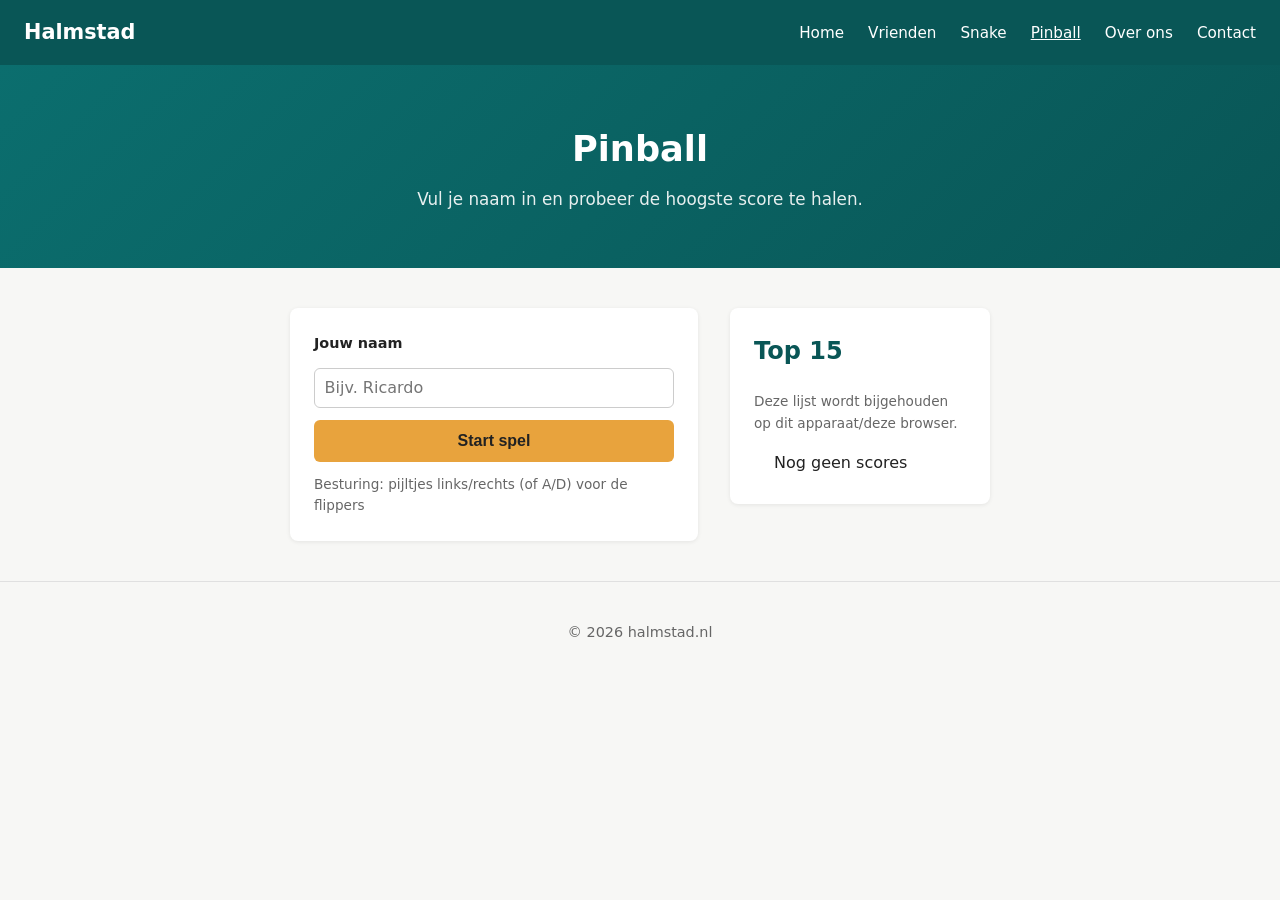
==== Pinball/index.html @ 6f86f5f2 "Snake en Pinball toegevoegd met naam-invoer en top 15 scorebord" ====
<!DOCTYPE html>
<html lang="nl">
<head>
  <meta charset="UTF-8">
  <meta name="viewport" content="width=device-width, initial-scale=1.0">
  <title>Pinball - Halmstad</title>
  <link rel="stylesheet" href="../style.css">
  <link rel="stylesheet" href="style.css">
</head>
<body>
  <nav>
    <a class="logo" href="../index.html">Halmstad</a>
    <ul>
      <li><a href="../index.html">Home</a></li>
      <li><a href="../vrienden.html">Vrienden</a></li>
      <li><a href="../Snake/index.html">Snake</a></li>
      <li><a class="actief" href="../Pinball/index.html">Pinball</a></li>
      <li><a href="../over.html">Over ons</a></li>
      <li><a href="../contact.html">Contact</a></li>
    </ul>
  </nav>

  <header class="hero">
    <h1>Pinball</h1>
    <p>Vul je naam in en probeer de hoogste score te halen.</p>
  </header>

  <main>
    <div class="snake-layout">
      <div class="snake-spel">
        <div id="naam-scherm" class="naam-scherm">
          <label for="speler-naam">Jouw naam</label>
          <input type="text" id="speler-naam" maxlength="20" placeholder="Bijv. Ricardo">
          <button id="start-knop">Start spel</button>
          <p class="uitleg-klein">Besturing: pijltjes links/rechts (of A/D) voor de flippers</p>
        </div>

        <div id="spel-scherm" class="spel-scherm" hidden>
          <div class="scorebalk">
            <span>Speler: <strong id="huidige-naam"></strong></span>
            <span>Ballen: <strong id="huidige-ballen">3</strong></span>
            <span>Score: <strong id="huidige-score">0</strong></span>
          </div>
          <canvas id="canvas" width="360" height="560"></canvas>
          <div id="game-over" class="game-over" hidden>
            <p>Game over! Score: <strong id="eind-score">0</strong></p>
            <button id="opnieuw-knop">Opnieuw spelen</button>
          </div>
        </div>
      </div>

      <aside class="scorebord">
        <h2>Top 15</h2>
        <p class="uitleg-klein">Deze lijst wordt bijgehouden op dit apparaat/deze browser.</p>
        <ol id="scorelijst"></ol>
      </aside>
    </div>
  </main>

  <footer>
    <p>&copy; 2026 halmstad.nl</p>
  </footer>

  <script src="script.js"></script>
</body>
</html>
---- style.css ----
:root {
  --kleur-hoofd: #0b6e6e;
  --kleur-hoofd-donker: #095656;
  --kleur-accent: #e8a33d;
  --kleur-achtergrond: #f7f7f5;
  --kleur-kaart: #ffffff;
  --kleur-tekst: #222;
  --kleur-tekst-licht: #666;
}

* {
  box-sizing: border-box;
}

body {
  margin: 0;
  font-family: system-ui, Arial, sans-serif;
  background: var(--kleur-achtergrond);
  color: var(--kleur-tekst);
  line-height: 1.6;
}

/* Navigatie */
nav {
  background: var(--kleur-hoofd-donker);
  padding: 1rem 1.5rem;
  display: flex;
  justify-content: space-between;
  align-items: center;
  flex-wrap: wrap;
}

nav .logo {
  color: white;
  font-weight: bold;
  font-size: 1.3rem;
  text-decoration: none;
}

nav ul {
  list-style: none;
  display: flex;
  gap: 1.5rem;
  margin: 0;
  padding: 0;
}

nav a {
  color: white;
  text-decoration: none;
  font-size: 0.95rem;
}

nav a:hover,
nav a.actief {
  text-decoration: underline;
}

/* Grote banner met logo op de homepage */
header.banner {
  background: linear-gradient(135deg, var(--kleur-hoofd), var(--kleur-hoofd-donker));
  color: white;
  padding: 5rem 1.5rem;
  text-align: center;
}

.logo-groot {
  display: inline-flex;
  align-items: center;
  gap: 1rem;
  margin-bottom: 1rem;
}

.logo-groot svg {
  width: 64px;
  height: 64px;
}

.logo-groot .logo-tekst {
  text-align: left;
}

.logo-groot .logo-tekst .naam {
  font-size: 2.6rem;
  font-weight: 800;
  letter-spacing: 1px;
  line-height: 1;
}

.logo-groot .logo-tekst .plek {
  font-size: 1.1rem;
  letter-spacing: 4px;
  opacity: 0.85;
  text-transform: uppercase;
}

header.banner p.tagline {
  margin: 0.5rem 0 0 0;
  font-size: 1.15rem;
  opacity: 0.9;
}

/* Kleinere hero voor overige pagina's */
header.hero {
  background: linear-gradient(135deg, var(--kleur-hoofd), var(--kleur-hoofd-donker));
  color: white;
  padding: 3.5rem 1.5rem;
  text-align: center;
}

header.hero h1 {
  margin: 0 0 0.5rem 0;
  font-size: 2.2rem;
}

header.hero p {
  margin: 0;
  font-size: 1.05rem;
  opacity: 0.9;
}

main {
  max-width: 900px;
  margin: 0 auto;
  padding: 2.5rem 1.5rem;
}

section {
  margin-bottom: 2.5rem;
}

h2 {
  color: var(--kleur-hoofd-donker);
}

.kaarten {
  display: grid;
  grid-template-columns: repeat(auto-fit, minmax(200px, 1fr));
  gap: 1.25rem;
}

.kaart {
  background: var(--kleur-kaart);
  border-radius: 8px;
  padding: 1.25rem;
  box-shadow: 0 1px 4px rgba(0, 0, 0, 0.08);
}

.kaart h3 {
  margin-top: 0;
  color: var(--kleur-hoofd-donker);
}

button,
.knop {
  background: var(--kleur-accent);
  color: #222;
  border: none;
  padding: 0.75rem 1.25rem;
  border-radius: 6px;
  font-size: 1rem;
  cursor: pointer;
  text-decoration: none;
  display: inline-block;
  font-weight: 600;
}

button:hover,
.knop:hover {
  opacity: 0.9;
}

form {
  display: flex;
  flex-direction: column;
  gap: 1rem;
  max-width: 450px;
}

label {
  font-weight: 600;
  font-size: 0.9rem;
}

input,
textarea {
  padding: 0.6rem;
  border: 1px solid #ccc;
  border-radius: 6px;
  font-family: inherit;
  font-size: 1rem;
}

footer {
  text-align: center;
  padding: 1.5rem;
  color: var(--kleur-tekst-licht);
  font-size: 0.9rem;
  border-top: 1px solid #e0e0e0;
}

/* Vriendenpagina: jaar- en uitje-indeling */
.jaar-blok {
  margin-bottom: 3rem;
}

.jaar-blok > h2 {
  border-bottom: 2px solid var(--kleur-accent);
  padding-bottom: 0.4rem;
}

.uitje-blok {
  margin-bottom: 2rem;
}

.uitje-blok h3 {
  margin-bottom: 0.75rem;
  color: var(--kleur-tekst);
}

.foto-grid {
  display: grid;
  grid-template-columns: repeat(auto-fill, minmax(140px, 1fr));
  gap: 0.75rem;
}

.foto-plaats {
  aspect-ratio: 1 / 1;
  border: 2px dashed #bbb;
  border-radius: 8px;
  display: flex;
  align-items: center;
  justify-content: center;
  text-align: center;
  color: #999;
  font-size: 0.85rem;
  padding: 0.5rem;
  background: #fafafa;
}

.uitleg-blok {
  background: #eef7f7;
  border-left: 4px solid var(--kleur-hoofd);
  padding: 1rem 1.25rem;
  border-radius: 6px;
  font-size: 0.95rem;
}

@media (max-width: 500px) {
  nav {
    flex-direction: column;
    gap: 0.75rem;
  }
  header.hero h1 {
    font-size: 1.8rem;
  }
  .logo-groot {
    flex-direction: column;
    text-align: center;
  }
  .logo-groot .logo-tekst {
    text-align: center;
  }
  .logo-groot .logo-tekst .naam {
    font-size: 2rem;
  }
}
---- Pinball/style.css ----
.snake-layout {
  display: flex;
  gap: 2rem;
  flex-wrap: wrap;
  align-items: flex-start;
  justify-content: center;
}

.snake-spel {
  background: var(--kleur-kaart);
  border-radius: 8px;
  padding: 1.5rem;
  box-shadow: 0 1px 4px rgba(0, 0, 0, 0.08);
}

.naam-scherm {
  display: flex;
  flex-direction: column;
  gap: 0.75rem;
  width: 360px;
  max-width: 100%;
}

.naam-scherm[hidden],
.spel-scherm[hidden] {
  display: none;
}

.naam-scherm input {
  padding: 0.6rem;
  border: 1px solid #ccc;
  border-radius: 6px;
  font-size: 1rem;
}

.uitleg-klein {
  color: var(--kleur-tekst-licht);
  font-size: 0.85rem;
  margin: 0;
}

.scorebalk {
  display: flex;
  justify-content: space-between;
  gap: 0.75rem;
  margin-bottom: 0.75rem;
  font-size: 0.95rem;
  flex-wrap: wrap;
}

#canvas {
  background: #101420;
  border-radius: 6px;
  display: block;
  max-width: 100%;
}

.game-over {
  margin-top: 1rem;
  text-align: center;
}

.scorebord {
  background: var(--kleur-kaart);
  border-radius: 8px;
  padding: 1.5rem;
  box-shadow: 0 1px 4px rgba(0, 0, 0, 0.08);
  width: 260px;
  max-width: 100%;
}

.scorebord h2 {
  margin-top: 0;
  color: var(--kleur-hoofd-donker);
}

#scorelijst {
  padding-left: 1.25rem;
  margin: 0.75rem 0 0 0;
}

#scorelijst li {
  padding: 0.25rem 0;
  border-bottom: 1px solid #eee;
  display: flex;
  justify-content: space-between;
  gap: 0.5rem;
}

#scorelijst li:last-child {
  border-bottom: none;
}

@media (max-width: 700px) {
  .snake-layout {
    flex-direction: column;
    align-items: center;
  }
  .scorebord {
    width: 360px;
  }
}
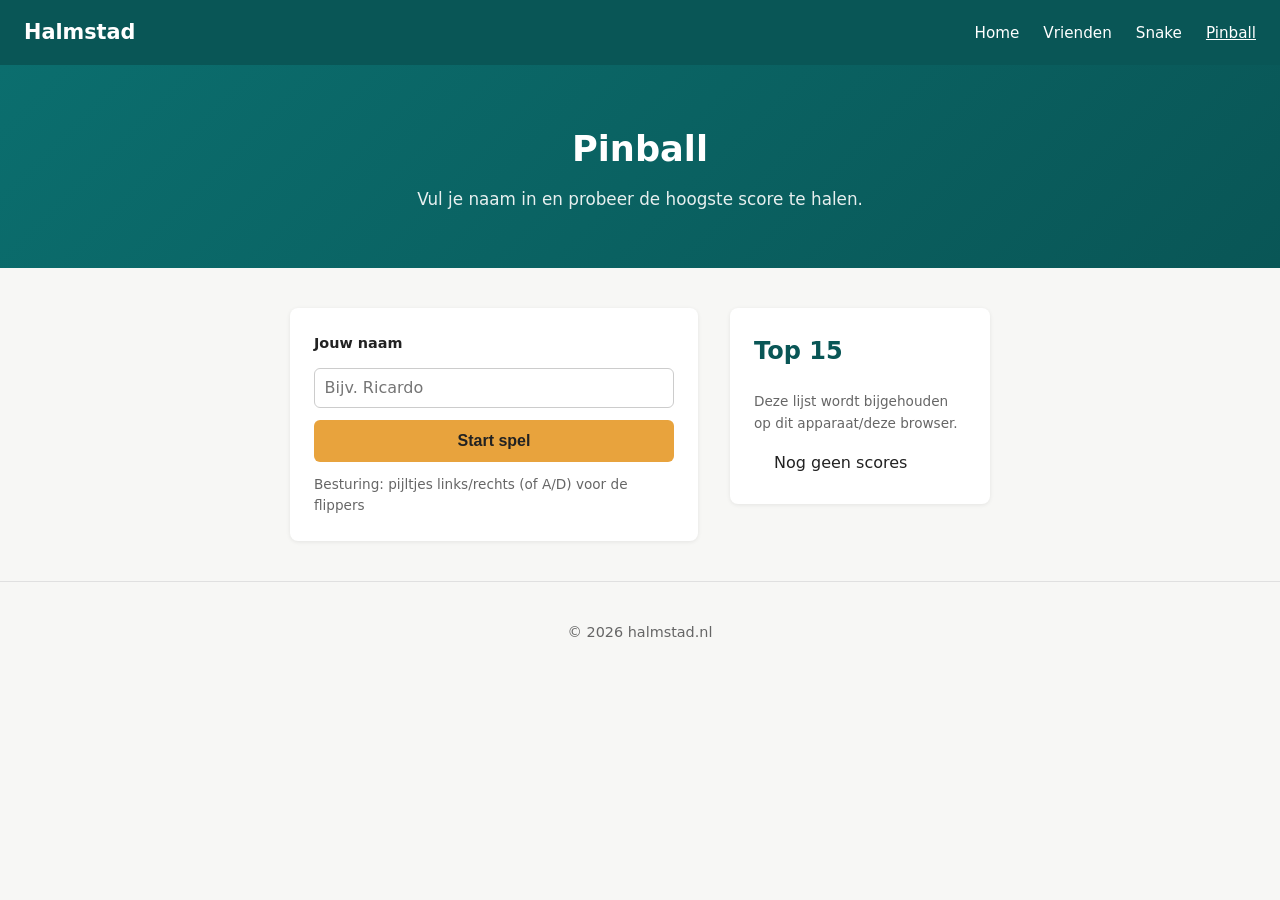
==== commit 787616d7: "Over ons en Contact niet meer zichtbaar in navigatie" ====
--- a/Pinball/index.html
+++ b/Pinball/index.html
@@ -15,8 +15,6 @@
       <li><a href="../vrienden.html">Vrienden</a></li>
       <li><a href="../Snake/index.html">Snake</a></li>
       <li><a class="actief" href="../Pinball/index.html">Pinball</a></li>
-      <li><a href="../over.html">Over ons</a></li>
-      <li><a href="../contact.html">Contact</a></li>
     </ul>
   </nav>
 
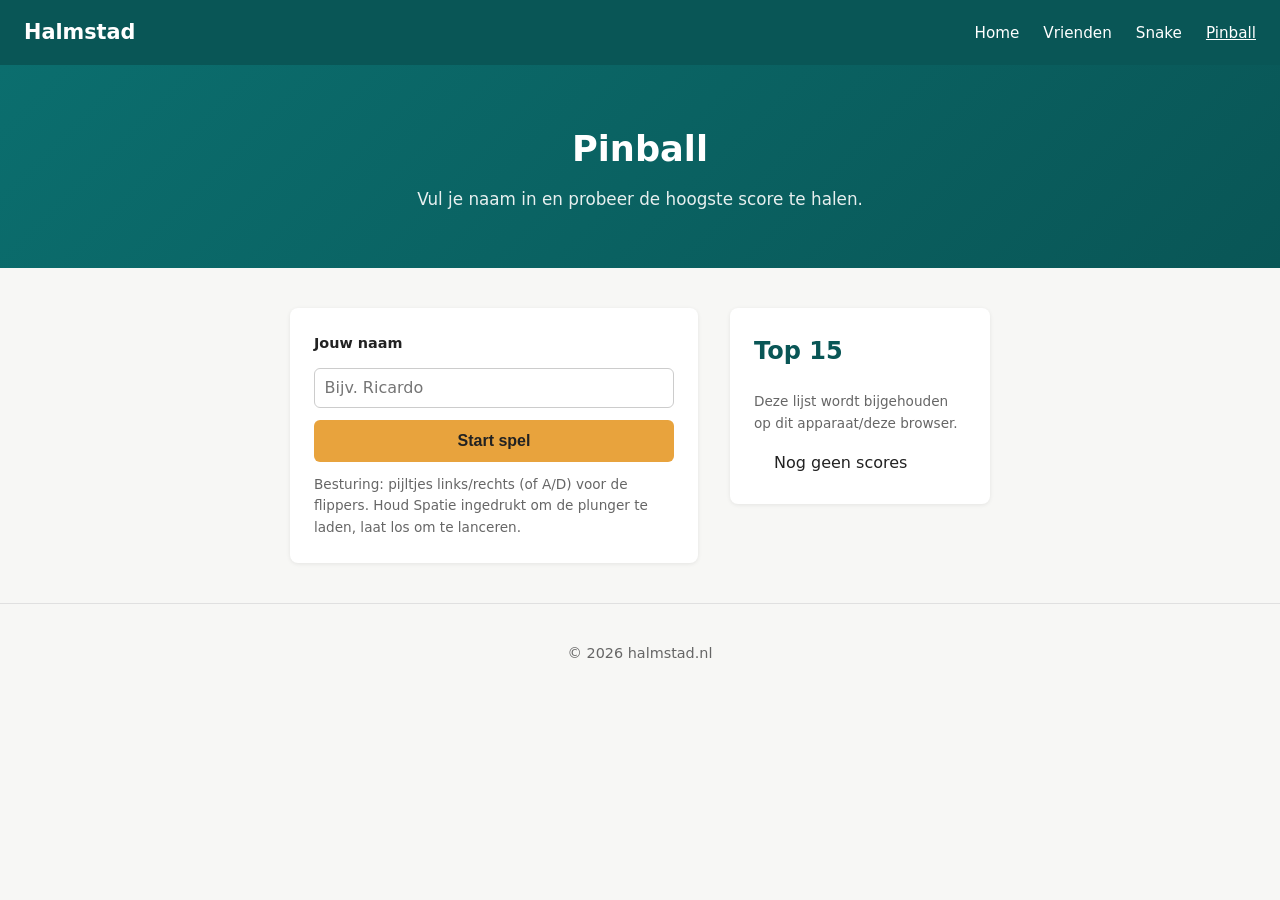
==== commit 24d4593f: "Pinball flink verbeterd: plunger, slingshots, targets, gloed-effecten, geluid en score-popups" ====
--- a/Pinball/index.html
+++ b/Pinball/index.html
@@ -30,7 +30,7 @@
           <label for="speler-naam">Jouw naam</label>
           <input type="text" id="speler-naam" maxlength="20" placeholder="Bijv. Ricardo">
           <button id="start-knop">Start spel</button>
-          <p class="uitleg-klein">Besturing: pijltjes links/rechts (of A/D) voor de flippers</p>
+          <p class="uitleg-klein">Besturing: pijltjes links/rechts (of A/D) voor de flippers. Houd Spatie ingedrukt om de plunger te laden, laat los om te lanceren.</p>
         </div>
 
         <div id="spel-scherm" class="spel-scherm" hidden>
@@ -39,7 +39,7 @@
             <span>Ballen: <strong id="huidige-ballen">3</strong></span>
             <span>Score: <strong id="huidige-score">0</strong></span>
           </div>
-          <canvas id="canvas" width="360" height="560"></canvas>
+          <canvas id="canvas" width="400" height="600"></canvas>
           <div id="game-over" class="game-over" hidden>
             <p>Game over! Score: <strong id="eind-score">0</strong></p>
             <button id="opnieuw-knop">Opnieuw spelen</button>
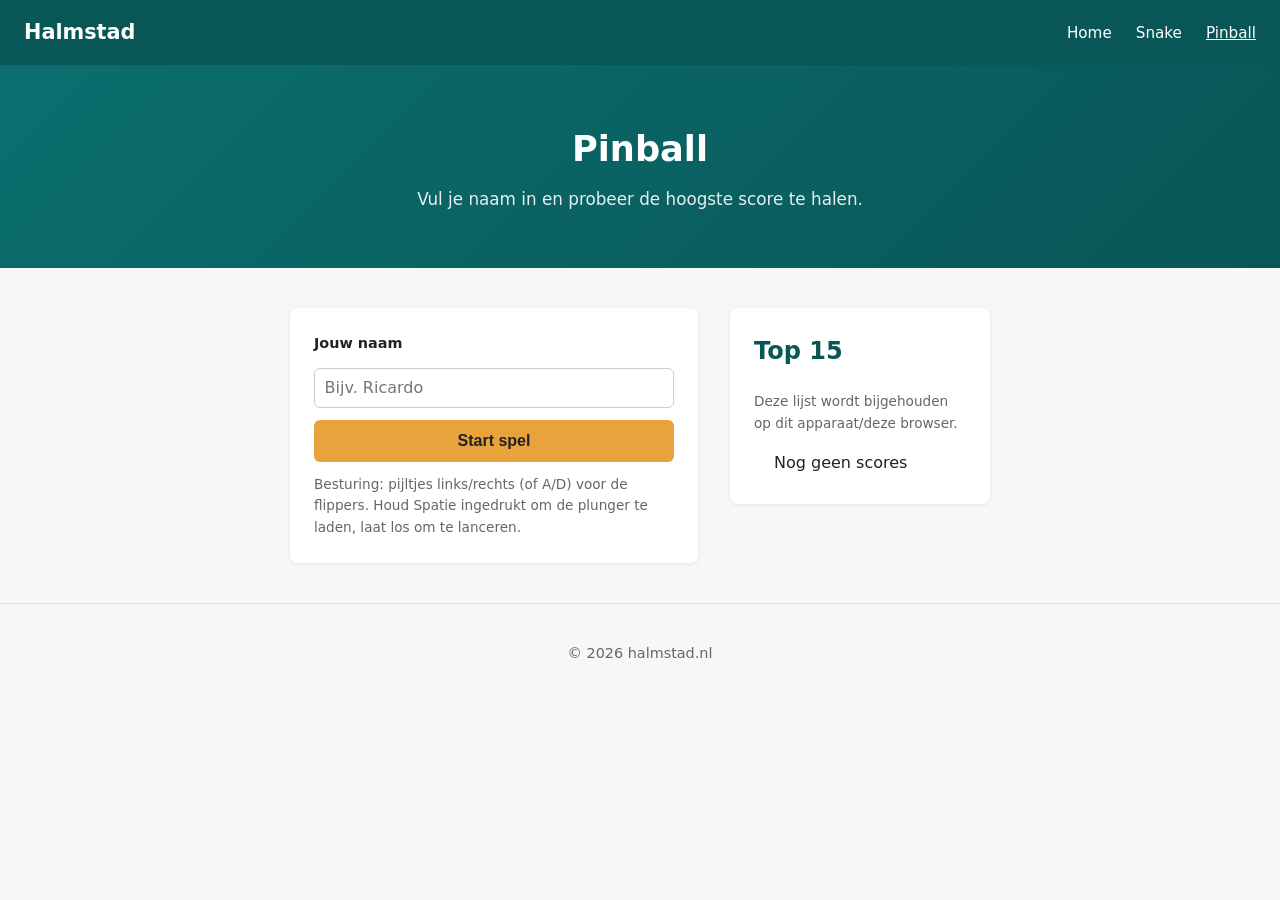
==== commit 8f3df6cb: "Home en Vrienden samengevoegd tot Halmstad Dropbox" ====
--- a/Pinball/index.html
+++ b/Pinball/index.html
@@ -12,7 +12,6 @@
     <a class="logo" href="../index.html">Halmstad</a>
     <ul>
       <li><a href="../index.html">Home</a></li>
-      <li><a href="../vrienden.html">Vrienden</a></li>
       <li><a href="../Snake/index.html">Snake</a></li>
       <li><a class="actief" href="../Pinball/index.html">Pinball</a></li>
     </ul>
@@ -38,8 +37,9 @@
             <span>Speler: <strong id="huidige-naam"></strong></span>
             <span>Ballen: <strong id="huidige-ballen">3</strong></span>
             <span>Score: <strong id="huidige-score">0</strong></span>
+            <span>Combo: <strong id="huidige-combo">x1</strong></span>
           </div>
-          <canvas id="canvas" width="400" height="600"></canvas>
+          <canvas id="canvas" width="440" height="650"></canvas>
           <div id="game-over" class="game-over" hidden>
             <p>Game over! Score: <strong id="eind-score">0</strong></p>
             <button id="opnieuw-knop">Opnieuw spelen</button>
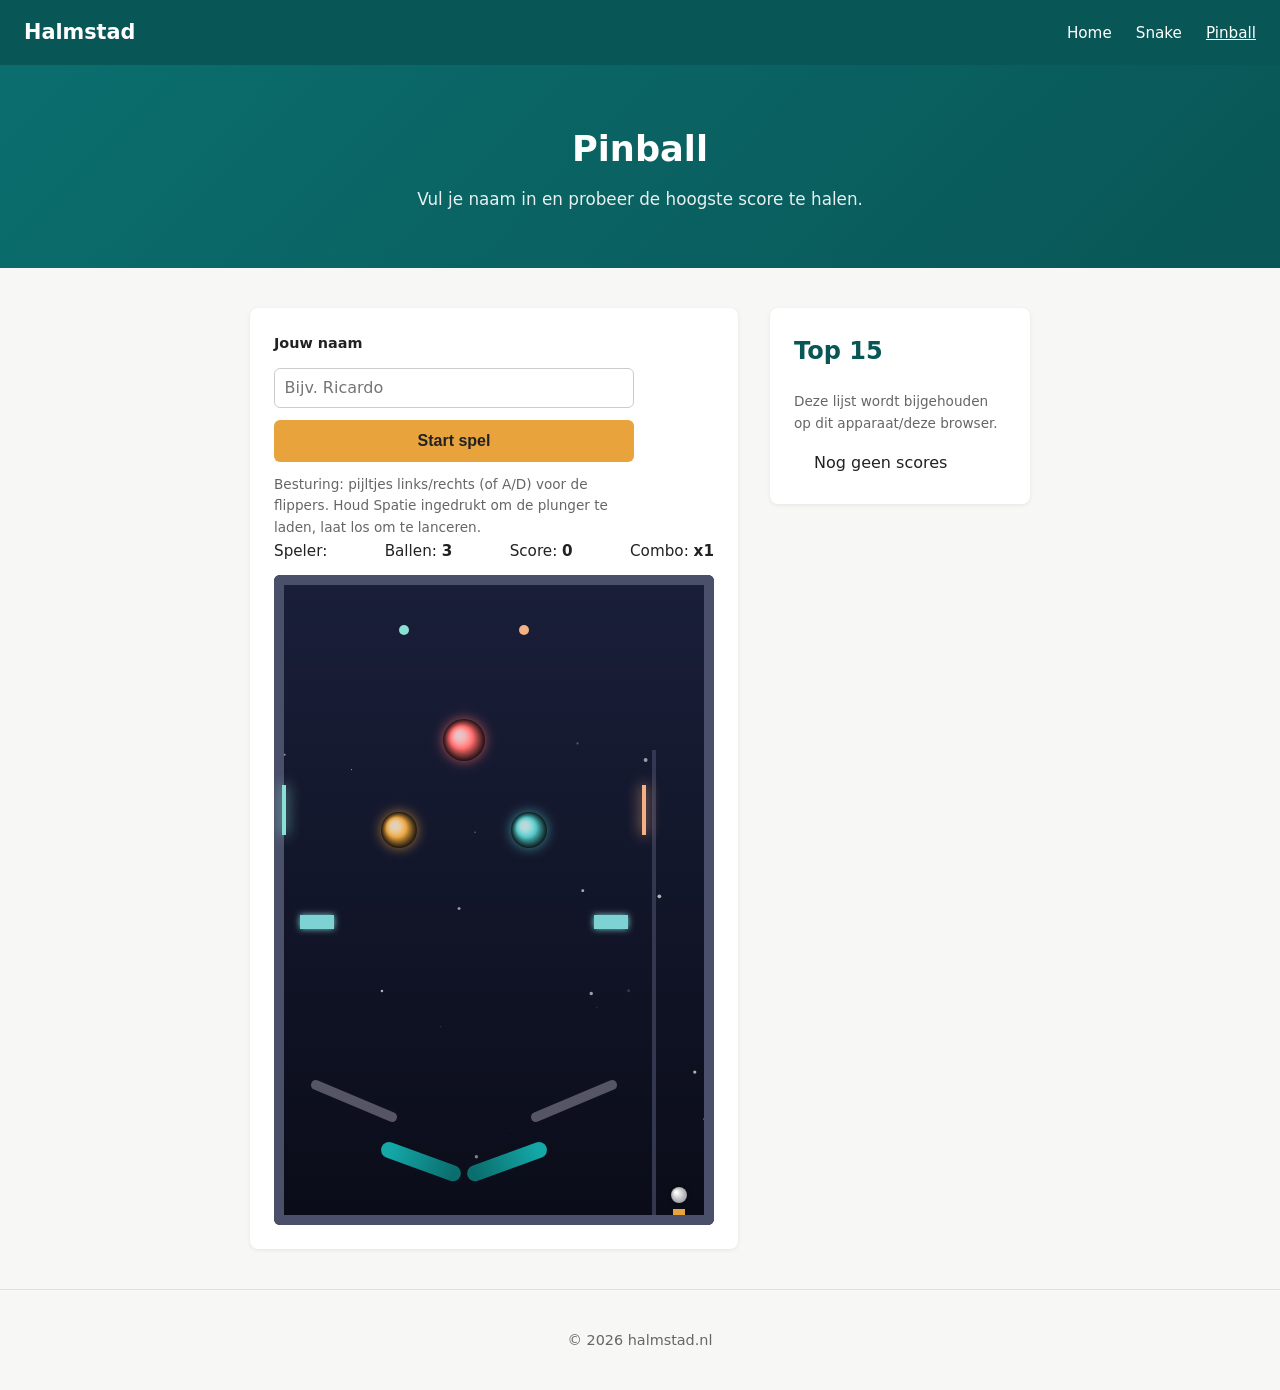
==== commit aa22779d: "Speelveld direct zichtbaar onder Start spel bij Snake en Pinball" ====
--- a/Pinball/index.html
+++ b/Pinball/index.html
@@ -32,7 +32,7 @@
           <p class="uitleg-klein">Besturing: pijltjes links/rechts (of A/D) voor de flippers. Houd Spatie ingedrukt om de plunger te laden, laat los om te lanceren.</p>
         </div>
 
-        <div id="spel-scherm" class="spel-scherm" hidden>
+        <div id="spel-scherm" class="spel-scherm">
           <div class="scorebalk">
             <span>Speler: <strong id="huidige-naam"></strong></span>
             <span>Ballen: <strong id="huidige-ballen">3</strong></span>
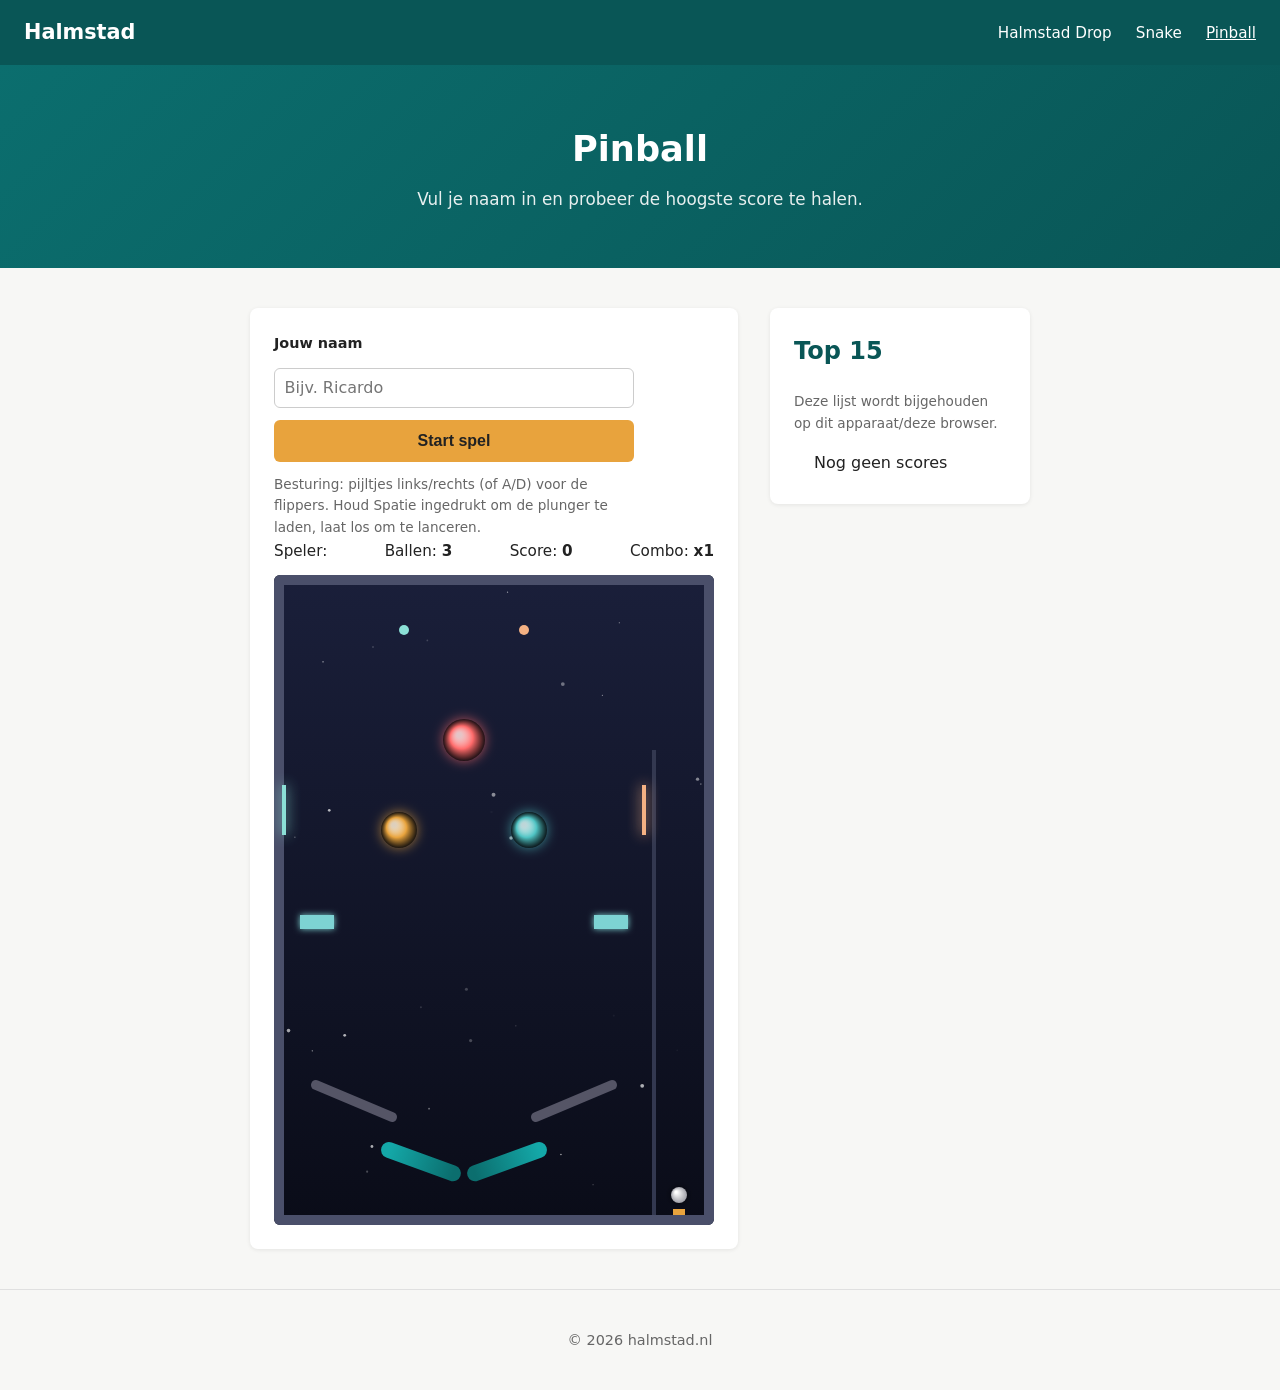
==== commit 03d5f0ed: "Home-knop hernoemd naar Halmstad Drop; Snake-scorebord naast speelveld en bredere pagina zoals Pinba" ====
--- a/Pinball/index.html
+++ b/Pinball/index.html
@@ -11,7 +11,7 @@
   <nav>
     <a class="logo" href="../index.html">Halmstad</a>
     <ul>
-      <li><a href="../index.html">Home</a></li>
+      <li><a href="../index.html">Halmstad Drop</a></li>
       <li><a href="../Snake/index.html">Snake</a></li>
       <li><a class="actief" href="../Pinball/index.html">Pinball</a></li>
     </ul>
--- a/Pinball/style.css
+++ b/Pinball/style.css
@@ -1,3 +1,7 @@
+main {
+  max-width: 1050px;
+}
+
 .snake-layout {
   display: flex;
   gap: 2rem;
